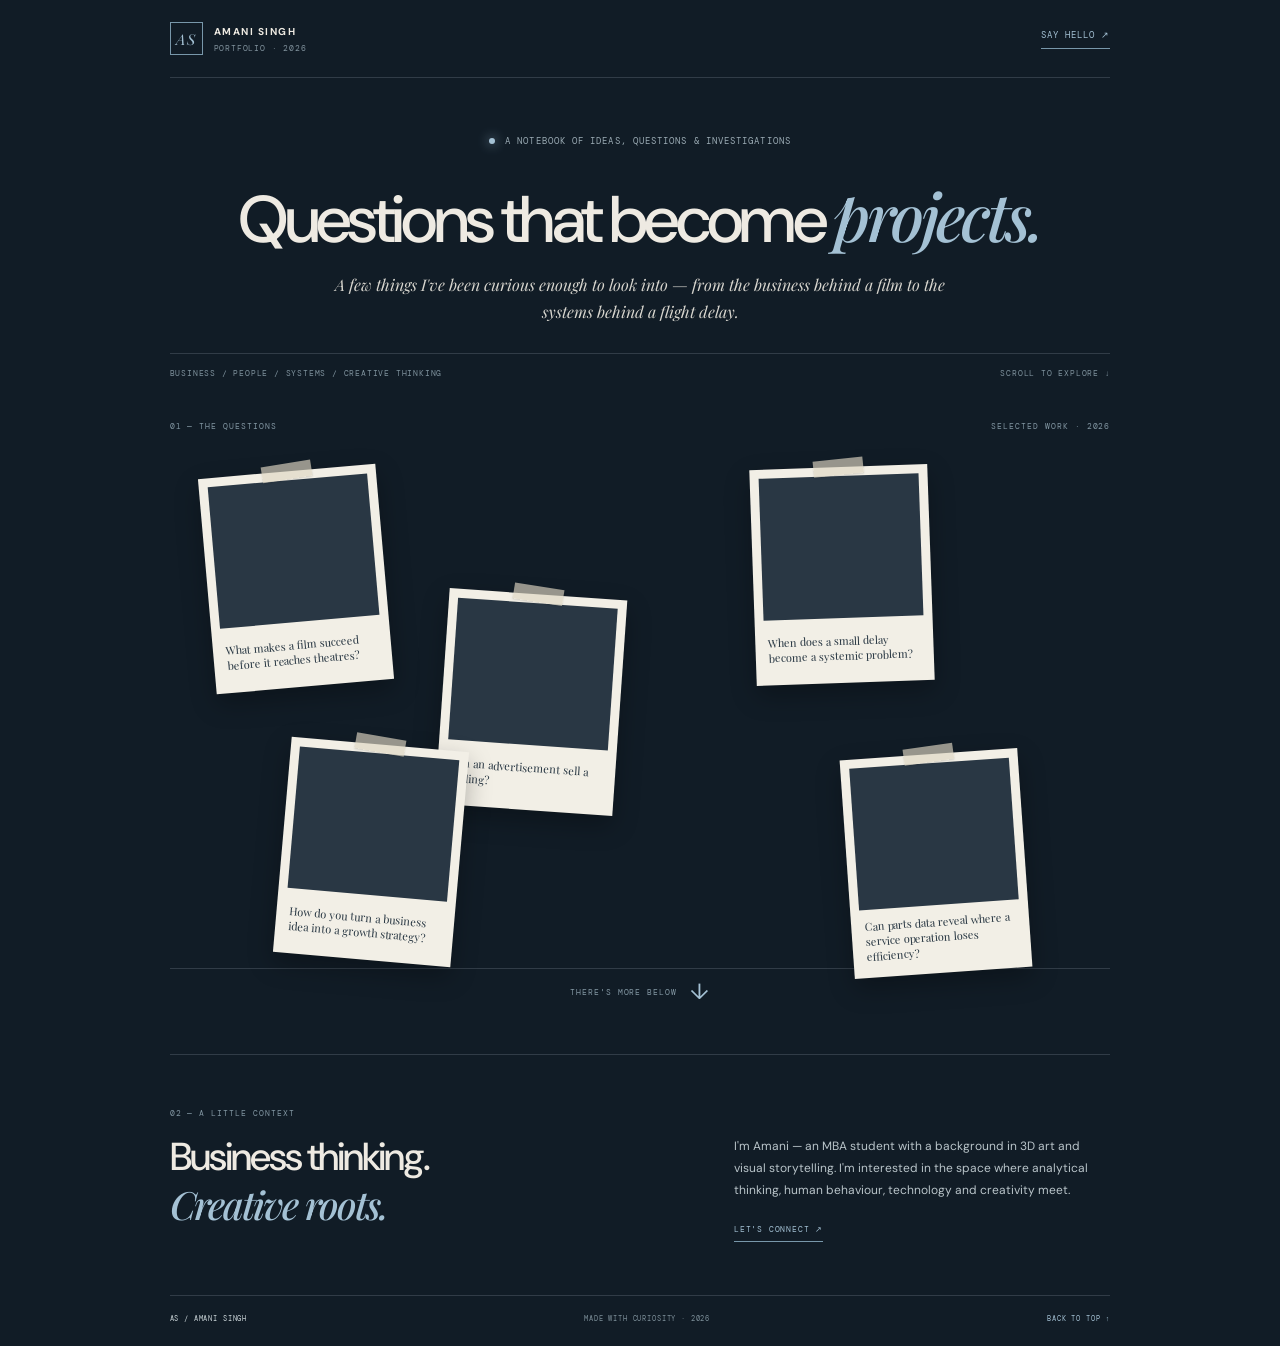
==== index.html @ 7b9b71a4 "Implement photo-led scattered Polaroid landing page" ====
<!doctype html>
<html lang="en"><head>
<meta charset="utf-8"><meta name="viewport" content="width=device-width,initial-scale=1">
<meta name="theme-color" content="#111c26">
<meta name="description" content="Amani Singh — questions that become projects.">
<title>Amani Singh — Questions that become projects</title>
<link rel="stylesheet" href="styles.css?v=4">
</head><body>
<main class="page" id="top">
<header class="topbar"><a class="signature" href="#top"><span class="monogram">AS</span><span>AMANI SINGH<small>PORTFOLIO · 2026</small></span></a><a class="contact" href="mailto:amanisingh.me@gmail.com">SAY HELLO ↗</a></header>
<section class="intro">
<p class="eyebrow"><span></span> A NOTEBOOK OF IDEAS, QUESTIONS &amp; INVESTIGATIONS</p>
<h1>Questions that become <em>projects.</em></h1>
<p class="intro-note">A few things I've been curious enough to look into — from the business behind a film to the systems behind a flight delay.</p>
<div class="intro-rule"><span>BUSINESS / PEOPLE / SYSTEMS / CREATIVE THINKING</span><span>SCROLL TO EXPLORE ↓</span></div>
</section>
<section class="collage" aria-label="Questions that became projects">
<div class="collage-label"><span>01 — THE QUESTIONS</span><span>SELECTED WORK · 2026</span></div>
<div class="polaroid-field">
<details class="polaroid p-film"><summary><span class="photo photo-film"><i class="film-frame"></i><b>THE<br>BUSINESS<br>OF CINEMA</b><small>01 / DMPA</small></span><span class="caption">What makes a film succeed before it reaches theatres?</span></summary><div class="reveal"><b>DATA &amp; PREDICTIVE ANALYSIS</b><p>Pre-release signals, film performance and a nominal logistic regression model.</p><small>WITH PANKHURI AGGARWAL</small></div></details>
<details class="polaroid p-bottle"><summary><span class="photo photo-bottle"><i class="sun"></i><i class="bottle-shape"></i><b>BEYOND<br>THE BOTTLE</b><small>02 / CNN-B</small></span><span class="caption">Can an advertisement sell a feeling?</span></summary><div class="reveal"><b>CONSUMER NEUROSCIENCE</b><p>A study of metaphor-led versus literal advertising, using survey responses and eye-tracking observations.</p><small>INDIVIDUAL PROJECT</small></div></details>
<details class="polaroid p-flight"><summary><span class="photo photo-flight"><i class="flight-orbit"></i><b>DELAY<br>PROPAGATION</b><small>03 / ASD</small></span><span class="caption">When does a small delay become a systemic problem?</span></summary><div class="reveal"><b>SYSTEMS THINKING &amp; OPERATIONS</b><p>A system dynamics model exploring delay propagation and recovery capacity.</p><small>INDIVIDUAL PROJECT</small></div></details>
<details class="polaroid p-closet"><summary><span class="photo photo-closet"><i class="dress-shape"></i><b>THE<br>OCCASION<br>EDIT</b><small>04 / STRATEGY</small></span><span class="caption">How do you turn a business idea into a growth strategy?</span></summary><div class="reveal"><b>MARKETING &amp; GROWTH STRATEGY</b><p>A digital marketing plan shaped around customer segments, seasonality, channels and measurable growth.</p><small>WITH PANKHURI AGGARWAL</small></div></details>
<details class="polaroid p-pulse"><summary><span class="photo photo-pulse"><i class="pulse-rings"></i><b>PARTS<br>PULSE</b><small>05 / INDEPENDENT</small></span><span class="caption">Can parts data reveal where a service operation loses efficiency?</span></summary><div class="reveal"><b>INDEPENDENT INVESTIGATION</b><p>An automotive service operations intelligence project currently in development.</p><small>IN DEVELOPMENT</small></div></details>
</div>
<div class="scroll-cue"><span>THERE'S MORE BELOW</span><span class="down-arrow">↓</span></div>
</section>
<section class="about"><p class="section-label">02 — A LITTLE CONTEXT</p><div class="about-inner"><h2>Business thinking.<br><em>Creative roots.</em></h2><div><p>I'm Amani — an MBA student with a background in 3D art and visual storytelling. I'm interested in the space where analytical thinking, human behaviour, technology and creativity meet.</p><a href="mailto:amanisingh.me@gmail.com">LET'S CONNECT ↗</a></div></div></section>
<footer><span>AS / AMANI SINGH</span><span>MADE WITH CURIOSITY · 2026</span><a href="#top">BACK TO TOP ↑</a></footer>
</main></body></html>
---- styles.css ----
@import url('https://fonts.googleapis.com/css2?family=DM+Mono:wght@400;500&family=DM+Sans:wght@400;500;600;700&family=Playfair+Display:ital,wght@0,500;0,600;1,500;1,600&display=swap');
:root{--bg:#111c26;--panel:#172735;--ink:#eeeae2;--muted:#9aa9b1;--blue:#a4c1d4;--line:rgba(207,221,227,.17);--mono:'DM Mono',monospace;--sans:'DM Sans',sans-serif;--serif:'Playfair Display',Georgia,serif}
*{box-sizing:border-box}html{scroll-behavior:smooth}body{margin:0;background:var(--bg);color:var(--ink);font-family:var(--sans);-webkit-font-smoothing:antialiased}.page{width:min(1120px,100%);margin:0 auto;padding:0 7%}
a{color:inherit;text-decoration:none}.topbar{height:78px;display:flex;align-items:center;justify-content:space-between;border-bottom:1px solid var(--line)}.signature{display:flex;align-items:center;gap:11px;font-size:10px;letter-spacing:.15em;font-weight:700}.signature small{display:block;color:#81929d;font:8px var(--mono);margin-top:5px;letter-spacing:.1em}.monogram{width:33px;height:33px;border:1px solid #7897aa;color:var(--blue);display:grid;place-items:center;font:italic 15px var(--serif)}.contact{font:9px var(--mono);letter-spacing:.12em;color:var(--blue);border-bottom:1px solid #7897aa;padding-bottom:7px}
.intro{padding:65px 0 15px}.eyebrow,.collage-label,.section-label,.scroll-cue,footer{font:9px var(--mono);letter-spacing:.12em}.eyebrow{color:#9babb4;display:flex;align-items:center;gap:10px}.eyebrow span{width:6px;height:6px;background:var(--blue);border-radius:50%;box-shadow:0 0 12px #9bbbd0}.intro h1{font-size:clamp(58px,7.8vw,88px);line-height:.98;letter-spacing:-.065em;font-weight:500;margin:28px 0 17px}.intro h1 em{font:italic 500 1em var(--serif);color:var(--blue)}.intro-note{font-size:13px;line-height:1.8;color:#b7c2c8;max-width:480px}.intro-rule{border-top:1px solid var(--line);padding-top:14px;margin-top:35px;display:flex;justify-content:space-between;color:#7f929d;font:8px var(--mono);letter-spacing:.1em}
.collage{padding:35px 0 48px}.collage-label{display:flex;justify-content:space-between;color:#8296a2;font-size:8px}.polaroid-field{height:510px;position:relative;margin-top:18px;border-bottom:1px solid var(--line)}
.polaroid{position:absolute;width:154px;background:#f1efe8;padding:9px 9px 0;color:#1b2a35;box-shadow:0 9px 22px rgba(0,0,0,.25);transition:transform .3s,box-shadow .3s;cursor:pointer}
.polaroid summary{list-style:none;display:block;cursor:pointer}.polaroid summary::-webkit-details-marker{display:none}.polaroid:hover{z-index:5;transform:rotate(0deg) translateY(-7px)!important;box-shadow:0 17px 30px rgba(0,0,0,.32)}.polaroid[open]{z-index:8;transform:rotate(0deg)!important}
.p-film{left:7%;top:35px;transform:rotate(-5deg)}.p-bottle{left:30%;top:85px;transform:rotate(4deg)}.p-flight{left:53%;top:28px;transform:rotate(-2deg)}.p-closet{left:75%;top:110px;transform:rotate(5deg)}.p-pulse{left:42%;top:290px;transform:rotate(-4deg)}
.photo{height:130px;display:block;position:relative;overflow:hidden;padding:12px;color:#f2eee5}.photo b{position:absolute;left:12px;top:37px;font:500 24px/.88 var(--serif);letter-spacing:-.045em;z-index:2}.photo small{position:absolute;bottom:9px;left:12px;font:7px var(--mono);letter-spacing:.1em;z-index:2;color:inherit}
.caption{min-height:58px;display:flex;align-items:center;padding:9px 3px 11px;font:10px/1.35 var(--serif);color:#283640}
.photo-film{background:linear-gradient(135deg,#314d5d,#142535)}.photo-film:before{content:"";position:absolute;width:110px;height:110px;border:1px solid #bca77f;border-radius:50%;right:-15px;top:10px;box-shadow:0 0 0 12px rgba(188,167,127,.08)}.film-frame{position:absolute;right:15px;top:34px;width:66px;height:66px;border:1px solid #c9b58c;border-radius:50%}.film-frame:after{content:"";position:absolute;inset:20px;border:1px solid #c9b58c;border-radius:50%}
.photo-bottle{background:#d6c5a8;color:#203746}.photo-bottle b{left:auto;right:10px;text-align:right;font-size:21px}.sun{position:absolute;width:96px;height:96px;border-radius:50%;background:#eee1c7;left:15px;top:16px}.bottle-shape{position:absolute;width:36px;height:84px;left:44px;bottom:9px;border-radius:7px 7px 4px 4px;background:linear-gradient(90deg,#456b73,#193d4b);z-index:1}.bottle-shape:before{content:"";position:absolute;width:15px;height:11px;left:10px;top:-10px;background:#193d4b;border-radius:3px 3px 0 0}
.photo-flight{background:#d9e1df;color:#203746}.photo-flight b{font:600 22px/.9 var(--sans);letter-spacing:-.06em}.flight-orbit{position:absolute;right:8px;top:16px;width:100px;height:100px;border:1px dashed #7794a0;border-radius:50%}.flight-orbit:after{content:"";position:absolute;width:9px;height:9px;border-radius:50%;background:#b76f58;right:8px;top:17px}
.photo-closet{background:#c8b6a9;color:#273843}.photo-closet b{font-size:21px;top:29px}.dress-shape{position:absolute;right:18px;bottom:8px;width:49px;height:100px;background:#405d66;clip-path:polygon(35% 0,65% 0,72% 18%,100% 35%,79% 100%,21% 100%,0 35%,28% 18%);transform:rotate(5deg)}
.photo-pulse{background:#1d3444}.photo-pulse b{font-size:26px}.pulse-rings{position:absolute;width:112px;height:112px;border:1px solid #89a9bc;border-radius:50%;right:-8px;top:8px;box-shadow:0 0 0 12px rgba(137,169,188,.08),0 0 0 25px rgba(137,169,188,.04)}
.reveal{padding:10px 2px 13px;border-top:1px solid #d1d0c8;font-size:10px;line-height:1.5;color:#53616a}.reveal b{font:7px var(--mono);letter-spacing:.08em;color:#46677c}.reveal p{margin:6px 0}.reveal small{font:6px var(--mono);letter-spacing:.08em;color:#74838a}
.scroll-cue{display:flex;justify-content:center;align-items:center;gap:13px;color:#8498a4;font-size:8px}.down-arrow{font:22px var(--sans);color:var(--blue)}
.about{padding:45px 0 58px;border-top:1px solid var(--line)}.section-label{color:#8296a2;font-size:8px}.about-inner{display:grid;grid-template-columns:1fr .8fr;gap:10%;align-items:start;margin-top:18px}.about h2{font:500 39px/1.08 var(--sans);letter-spacing:-.05em;margin:0}.about h2 em{font:italic 500 1em var(--serif);color:var(--blue)}.about-inner p{font-size:12px;line-height:1.8;color:#b9c4c9;margin:0 0 15px}.about-inner a{font:8px var(--mono);letter-spacing:.1em;color:var(--blue);border-bottom:1px solid #7897aa;padding-bottom:7px}
footer{border-top:1px solid var(--line);padding:18px 0 23px;display:flex;justify-content:space-between;color:#7e909a;font-size:7px}footer span:first-child{color:#cbd5d8}footer a{color:var(--blue)}
@media(max-width:700px){.page{padding:0 6%}.intro{padding-top:54px}.intro h1{font-size:clamp(54px,12vw,76px)}.polaroid-field{height:600px}.polaroid{width:132px;padding:7px 7px 0}.photo{height:112px}.photo b{font-size:20px}.caption{font-size:9px;min-height:55px}.p-film{left:2%;top:28px}.p-bottle{left:53%;top:55px}.p-flight{left:9%;top:250px}.p-closet{left:58%;top:300px}.p-pulse{left:34%;top:455px}.about-inner{grid-template-columns:1fr;gap:20px}.intro-rule{font-size:6px;letter-spacing:.06em}.collage-label{font-size:7px}footer{font-size:6px}}
@media(max-width:390px){.polaroid{width:120px}.photo{height:100px}.photo b{font-size:18px}.caption{font-size:8px}.polaroid-field{height:570px}.p-flight{top:230px}.p-closet{top:285px}.p-pulse{top:440px}.intro-rule span:last-child{display:none}}
@media(prefers-reduced-motion:reduce){html{scroll-behavior:auto}*{transition:none!important}}

/* Final landing-page art direction: photo-led Polaroid moodboard */
.intro{text-align:center;padding-top:48px;padding-bottom:8px}
.intro .eyebrow{justify-content:center}
.intro h1{font-size:clamp(38px,5.4vw,66px);line-height:1.08;letter-spacing:-.055em;margin:24px 0 12px;white-space:nowrap}
.intro-note{margin:0 auto;max-width:620px;font:italic 16px/1.7 var(--serif);color:#d7d5ce}
.intro-rule{margin-top:28px}
.polaroid-field{height:530px;margin-top:8px}
.photo{background-image:url('assets/project-strip.jpg');background-repeat:no-repeat;background-size:500% 100%;background-color:#293744}
.photo-film{background-position:0% 50%}
.photo-bottle{background-position:25% 50%}
.photo-flight{background-position:50% 50%}
.photo-closet{background-position:75% 50%}
.photo-pulse{background-position:100% 50%}
.photo:before,.photo:after,.photo .film-frame,.photo .sun,.photo .bottle-shape,.photo .flight-orbit,.photo .dress-shape,.photo .pulse-rings{display:none!important}
.photo b,.photo small{display:none}
.photo{padding:0}
.p-film{left:4%;top:32px}
.p-bottle{left:29%;top:155px}
.p-flight{left:62%;top:28px}
.p-closet{left:12%;top:305px}
.p-pulse{left:72%;top:315px}
.polaroid{width:178px;padding:9px 9px 0;background:#f2efe6;box-shadow:0 10px 26px rgba(0,0,0,.28)}
.photo{height:142px}
.caption{min-height:65px;padding:10px 4px 13px;font:11px/1.35 var(--serif);color:#263541}
.polaroid:before{content:"";position:absolute;z-index:2;top:-8px;left:calc(50% - 25px);width:50px;height:16px;background:rgba(223,216,196,.65);transform:rotate(-4deg);box-shadow:0 1px 2px rgba(0,0,0,.12)}
.p-bottle:before,.p-closet:before{transform:rotate(5deg)}
.scroll-cue{margin-top:8px}
@media(max-width:700px){
 .intro h1{white-space:normal;font-size:clamp(37px,8.5vw,54px)}
 .intro-note{font-size:14px}
 .polaroid-field{height:590px}
 .polaroid{width:145px}
 .photo{height:112px}
 .caption{font-size:10px;min-height:60px}
 .p-film{left:1%;top:25px}.p-bottle{left:53%;top:80px}.p-flight{left:6%;top:250px}.p-closet{left:53%;top:300px}.p-pulse{left:30%;top:460px}
}
@media(max-width:390px){.polaroid{width:128px}.photo{height:98px}.caption{font-size:9px}.polaroid-field{height:565px}.p-flight{top:230px}.p-closet{top:280px}.p-pulse{top:435px}}
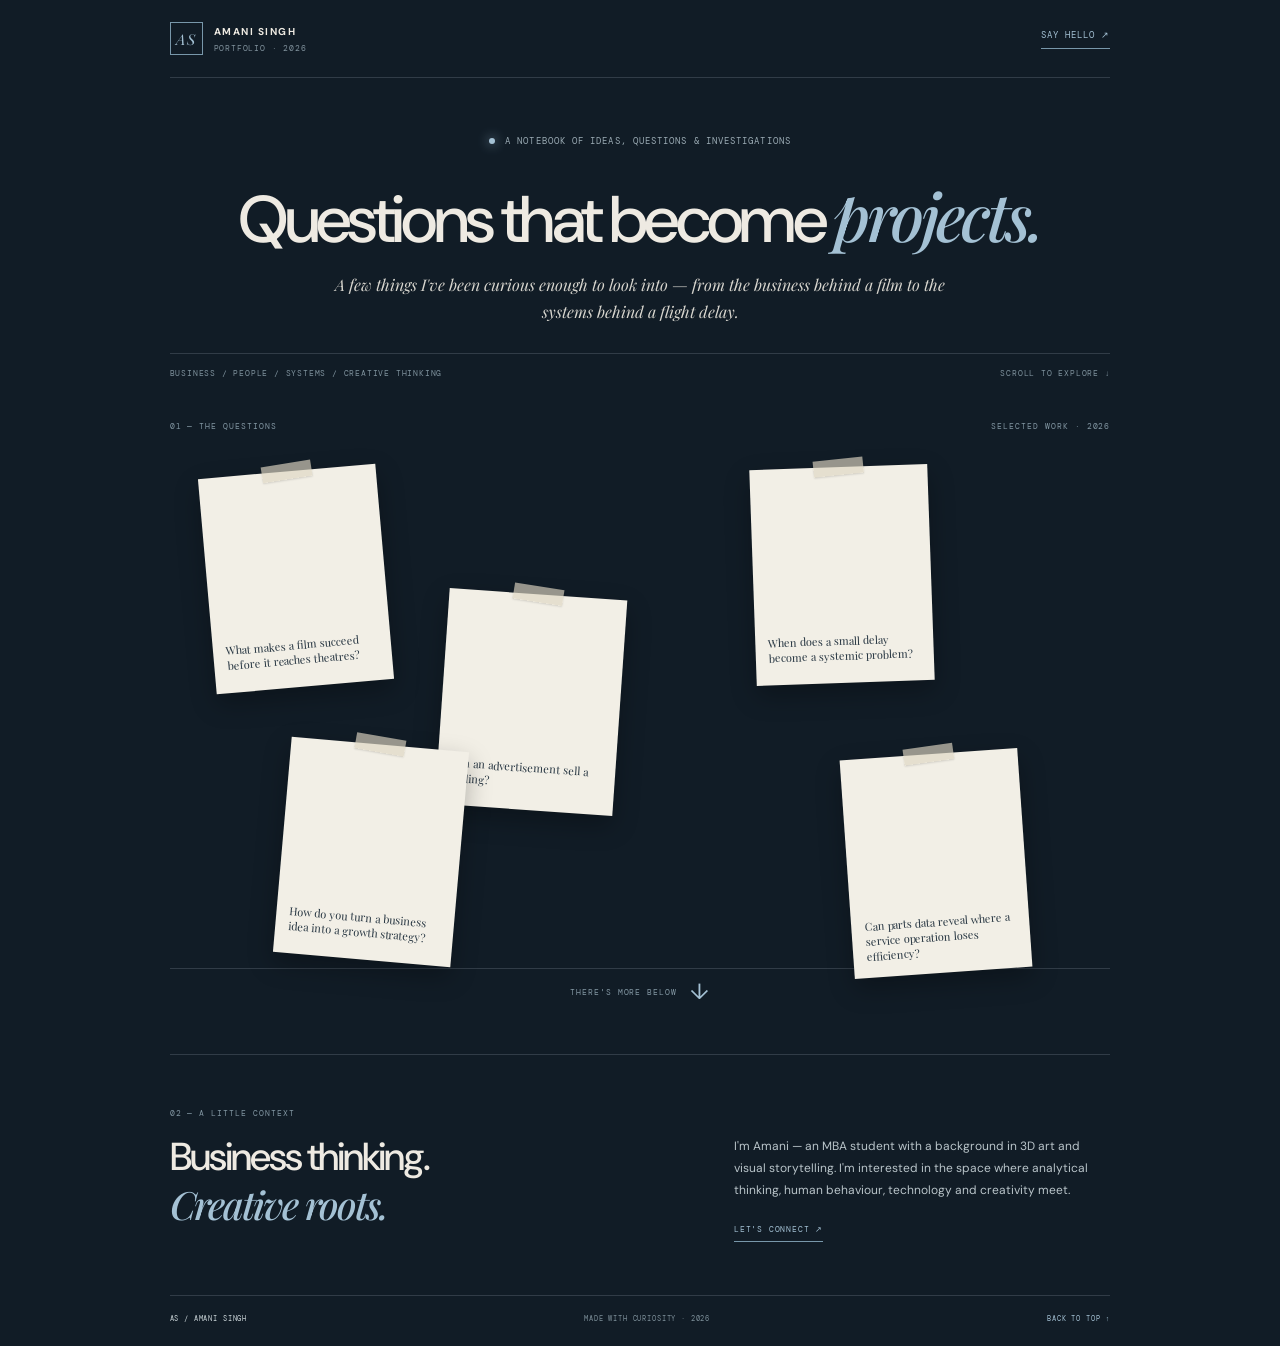
==== commit dd6defd1: "Refresh portfolio stylesheet cache" ====
--- a/index.html
+++ b/index.html
@@ -4,7 +4,7 @@
 <meta name="theme-color" content="#111c26">
 <meta name="description" content="Amani Singh — questions that become projects.">
 <title>Amani Singh — Questions that become projects</title>
-<link rel="stylesheet" href="styles.css?v=4">
+<link rel="stylesheet" href="styles.css?v=5">
 </head><body>
 <main class="page" id="top">
 <header class="topbar"><a class="signature" href="#top"><span class="monogram">AS</span><span>AMANI SINGH<small>PORTFOLIO · 2026</small></span></a><a class="contact" href="mailto:amanisingh.me@gmail.com">SAY HELLO ↗</a></header>
--- a/styles.css
+++ b/styles.css
@@ -59,3 +59,11 @@
  .p-film{left:1%;top:25px}.p-bottle{left:53%;top:80px}.p-flight{left:6%;top:250px}.p-closet{left:53%;top:300px}.p-pulse{left:30%;top:460px}
 }
 @media(max-width:390px){.polaroid{width:128px}.photo{height:98px}.caption{font-size:9px}.polaroid-field{height:565px}.p-flight{top:230px}.p-closet{top:280px}.p-pulse{top:435px}}
+
+/* Ensure the shared project image strip wins over the original art-direction gradients. */
+.photo{background-image:url('/assets/project-strip.jpg')!important;background-repeat:no-repeat!important;background-size:500% 100%!important;background-color:transparent!important}
+.photo-film{background-position:0% 50%!important}
+.photo-bottle{background-position:25% 50%!important}
+.photo-flight{background-position:50% 50%!important}
+.photo-closet{background-position:75% 50%!important}
+.photo-pulse{background-position:100% 50%!important}
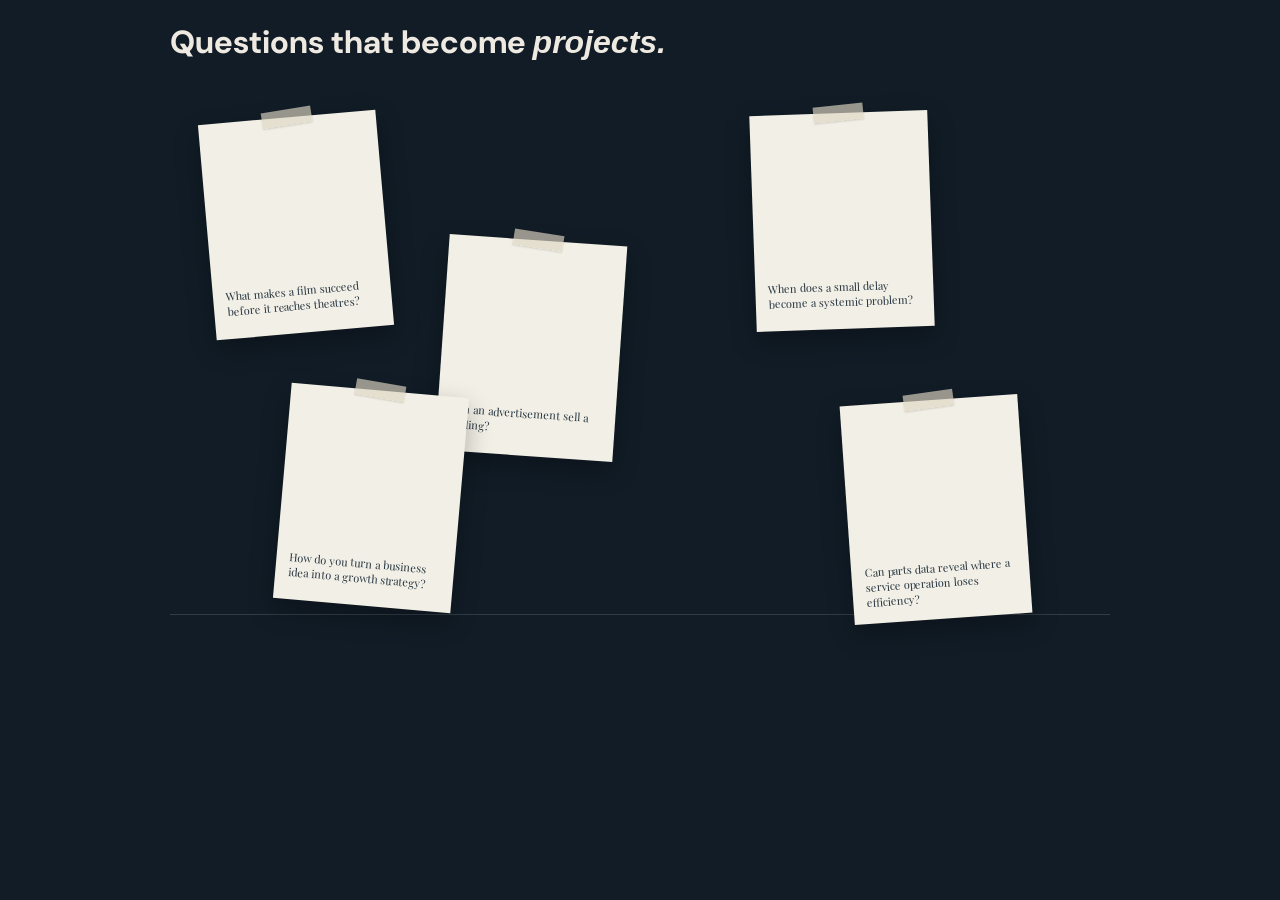
==== commit 48819ccc: "Simplify homepage to heading and Polaroid questions only" ====
--- a/index.html
+++ b/index.html
@@ -1,30 +1,22 @@
 <!doctype html>
-<html lang="en"><head>
-<meta charset="utf-8"><meta name="viewport" content="width=device-width,initial-scale=1">
+<html lang="en">
+<head>
+<meta charset="utf-8">
+<meta name="viewport" content="width=device-width,initial-scale=1">
 <meta name="theme-color" content="#111c26">
-<meta name="description" content="Amani Singh — questions that become projects.">
-<title>Amani Singh — Questions that become projects</title>
-<link rel="stylesheet" href="styles.css?v=5">
-</head><body>
-<main class="page" id="top">
-<header class="topbar"><a class="signature" href="#top"><span class="monogram">AS</span><span>AMANI SINGH<small>PORTFOLIO · 2026</small></span></a><a class="contact" href="mailto:amanisingh.me@gmail.com">SAY HELLO ↗</a></header>
-<section class="intro">
-<p class="eyebrow"><span></span> A NOTEBOOK OF IDEAS, QUESTIONS &amp; INVESTIGATIONS</p>
+<title>Questions that become projects — Amani Singh</title>
+<link rel="stylesheet" href="styles.css?v=6">
+</head>
+<body>
+<main class="page">
 <h1>Questions that become <em>projects.</em></h1>
-<p class="intro-note">A few things I've been curious enough to look into — from the business behind a film to the systems behind a flight delay.</p>
-<div class="intro-rule"><span>BUSINESS / PEOPLE / SYSTEMS / CREATIVE THINKING</span><span>SCROLL TO EXPLORE ↓</span></div>
+<section class="polaroid-field" aria-label="Project questions">
+<details class="polaroid p-film"><summary><span class="photo photo-film"></span><span class="caption">What makes a film succeed before it reaches theatres?</span></summary><div class="reveal"><b>DATA &amp; PREDICTIVE ANALYSIS</b><p>Pre-release signals, film performance and a nominal logistic regression model.</p><small>WITH PANKHURI AGGARWAL</small></div></details>
+<details class="polaroid p-bottle"><summary><span class="photo photo-bottle"></span><span class="caption">Can an advertisement sell a feeling?</span></summary><div class="reveal"><b>CONSUMER NEUROSCIENCE</b><p>A study of metaphor-led versus literal advertising, using survey responses and eye-tracking observations.</p><small>INDIVIDUAL PROJECT</small></div></details>
+<details class="polaroid p-flight"><summary><span class="photo photo-flight"></span><span class="caption">When does a small delay become a systemic problem?</span></summary><div class="reveal"><b>SYSTEMS THINKING &amp; OPERATIONS</b><p>A system dynamics model exploring delay propagation and recovery capacity.</p><small>INDIVIDUAL PROJECT</small></div></details>
+<details class="polaroid p-closet"><summary><span class="photo photo-closet"></span><span class="caption">How do you turn a business idea into a growth strategy?</span></summary><div class="reveal"><b>MARKETING &amp; GROWTH STRATEGY</b><p>A digital marketing plan shaped around customer segments, seasonality, channels and measurable growth.</p><small>WITH PANKHURI AGGARWAL</small></div></details>
+<details class="polaroid p-pulse"><summary><span class="photo photo-pulse"></span><span class="caption">Can parts data reveal where a service operation loses efficiency?</span></summary><div class="reveal"><b>INDEPENDENT INVESTIGATION</b><p>An automotive service operations intelligence project currently in development.</p><small>IN DEVELOPMENT</small></div></details>
 </section>
-<section class="collage" aria-label="Questions that became projects">
-<div class="collage-label"><span>01 — THE QUESTIONS</span><span>SELECTED WORK · 2026</span></div>
-<div class="polaroid-field">
-<details class="polaroid p-film"><summary><span class="photo photo-film"><i class="film-frame"></i><b>THE<br>BUSINESS<br>OF CINEMA</b><small>01 / DMPA</small></span><span class="caption">What makes a film succeed before it reaches theatres?</span></summary><div class="reveal"><b>DATA &amp; PREDICTIVE ANALYSIS</b><p>Pre-release signals, film performance and a nominal logistic regression model.</p><small>WITH PANKHURI AGGARWAL</small></div></details>
-<details class="polaroid p-bottle"><summary><span class="photo photo-bottle"><i class="sun"></i><i class="bottle-shape"></i><b>BEYOND<br>THE BOTTLE</b><small>02 / CNN-B</small></span><span class="caption">Can an advertisement sell a feeling?</span></summary><div class="reveal"><b>CONSUMER NEUROSCIENCE</b><p>A study of metaphor-led versus literal advertising, using survey responses and eye-tracking observations.</p><small>INDIVIDUAL PROJECT</small></div></details>
-<details class="polaroid p-flight"><summary><span class="photo photo-flight"><i class="flight-orbit"></i><b>DELAY<br>PROPAGATION</b><small>03 / ASD</small></span><span class="caption">When does a small delay become a systemic problem?</span></summary><div class="reveal"><b>SYSTEMS THINKING &amp; OPERATIONS</b><p>A system dynamics model exploring delay propagation and recovery capacity.</p><small>INDIVIDUAL PROJECT</small></div></details>
-<details class="polaroid p-closet"><summary><span class="photo photo-closet"><i class="dress-shape"></i><b>THE<br>OCCASION<br>EDIT</b><small>04 / STRATEGY</small></span><span class="caption">How do you turn a business idea into a growth strategy?</span></summary><div class="reveal"><b>MARKETING &amp; GROWTH STRATEGY</b><p>A digital marketing plan shaped around customer segments, seasonality, channels and measurable growth.</p><small>WITH PANKHURI AGGARWAL</small></div></details>
-<details class="polaroid p-pulse"><summary><span class="photo photo-pulse"><i class="pulse-rings"></i><b>PARTS<br>PULSE</b><small>05 / INDEPENDENT</small></span><span class="caption">Can parts data reveal where a service operation loses efficiency?</span></summary><div class="reveal"><b>INDEPENDENT INVESTIGATION</b><p>An automotive service operations intelligence project currently in development.</p><small>IN DEVELOPMENT</small></div></details>
-</div>
-<div class="scroll-cue"><span>THERE'S MORE BELOW</span><span class="down-arrow">↓</span></div>
-</section>
-<section class="about"><p class="section-label">02 — A LITTLE CONTEXT</p><div class="about-inner"><h2>Business thinking.<br><em>Creative roots.</em></h2><div><p>I'm Amani — an MBA student with a background in 3D art and visual storytelling. I'm interested in the space where analytical thinking, human behaviour, technology and creativity meet.</p><a href="mailto:amanisingh.me@gmail.com">LET'S CONNECT ↗</a></div></div></section>
-<footer><span>AS / AMANI SINGH</span><span>MADE WITH CURIOSITY · 2026</span><a href="#top">BACK TO TOP ↑</a></footer>
-</main></body></html>+</main>
+</body>
+</html>
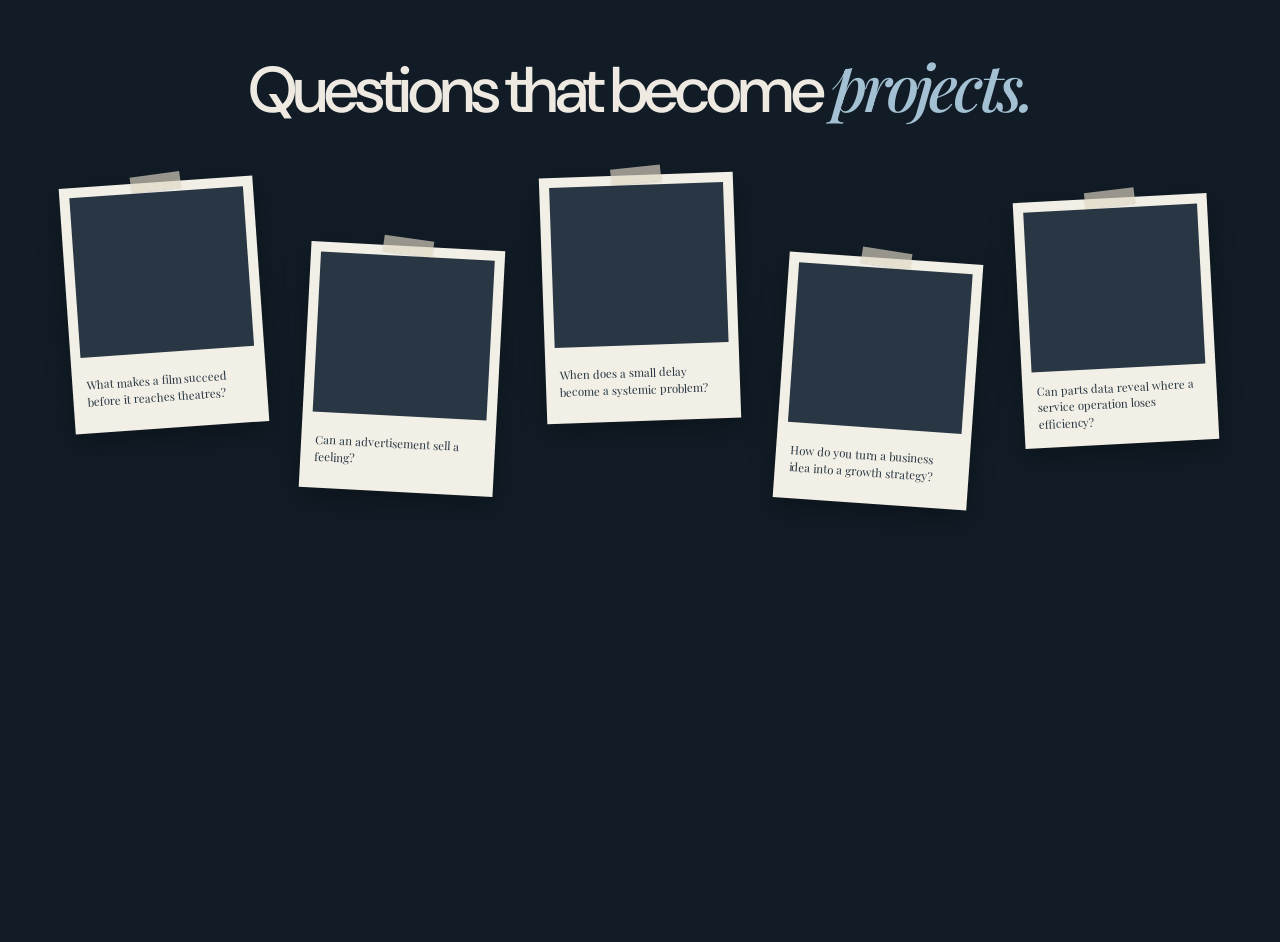
==== commit 0e7c016a: "Refresh homepage layout styles" ====
--- a/index.html
+++ b/index.html
@@ -5,7 +5,7 @@
 <meta name="viewport" content="width=device-width,initial-scale=1">
 <meta name="theme-color" content="#111c26">
 <title>Questions that become projects — Amani Singh</title>
-<link rel="stylesheet" href="styles.css?v=6">
+<link rel="stylesheet" href="styles.css?v=7">
 </head>
 <body>
 <main class="page">
--- a/styles.css
+++ b/styles.css
@@ -67,3 +67,123 @@
 .photo-flight{background-position:50% 50%!important}
 .photo-closet{background-position:75% 50%!important}
 .photo-pulse{background-position:100% 50%!important}
+
+/* Minimal homepage: only the heading and scattered Polaroids */
+.topbar,.intro,.collage-label,.scroll-cue,.about,footer{display:none!important}
+.page{width:min(1120px,100%);padding:0 7%;margin:0 auto}
+body{min-height:100vh}
+.page>h1{text-align:center;font-size:clamp(42px,6vw,76px);line-height:1.08;letter-spacing:-.055em;font-weight:500;margin:58px 0 8px}
+.page>h1 em{font:italic 500 1em var(--serif);color:var(--blue)}
+.polaroid-field{height:620px;position:relative;margin-top:0;border:0}
+.photo{background-image:url('/assets/project-strip.jpg')!important;background-repeat:no-repeat!important;background-size:500% 100%!important;background-color:#293744!important;height:150px!important;padding:0!important}
+.photo-film{background-position:0% 50%!important}
+.photo-bottle{background-position:25% 50%!important}
+.photo-flight{background-position:50% 50%!important}
+.photo-closet{background-position:75% 50%!important}
+.photo-pulse{background-position:100% 50%!important}
+.photo:before,.photo:after,.photo .film-frame,.photo .sun,.photo .bottle-shape,.photo .flight-orbit,.photo .dress-shape,.photo .pulse-rings{display:none!important}
+.photo b,.photo small{display:none!important}
+.p-film{left:5%;top:25px}
+.p-bottle{left:29%;top:150px}
+.p-flight{left:63%;top:20px}
+.p-closet{left:13%;top:340px}
+.p-pulse{left:73%;top:330px}
+.polaroid{width:190px;padding:10px 10px 0;background:#f2efe6;box-shadow:0 10px 26px rgba(0,0,0,.28)}
+.caption{min-height:70px;padding:11px 4px 14px;font:12px/1.38 var(--serif);color:#263541}
+.polaroid:before{content:"";position:absolute;z-index:2;top:-8px;left:calc(50% - 25px);width:50px;height:16px;background:rgba(223,216,196,.65);transform:rotate(-4deg);box-shadow:0 1px 2px rgba(0,0,0,.12)}
+.p-bottle:before,.p-closet:before{transform:rotate(5deg)}
+@media(max-width:700px){
+ .page{padding:0 5%}
+ .page>h1{font-size:clamp(36px,8vw,56px);margin:42px 0 18px}
+ .polaroid-field{height:690px}
+ .polaroid{width:150px;padding:8px 8px 0}
+ .photo{height:115px!important}
+ .caption{font-size:10px;min-height:60px}
+ .p-film{left:1%;top:20px}.p-bottle{left:53%;top:95px}.p-flight{left:4%;top:275px}.p-closet{left:54%;top:355px}.p-pulse{left:29%;top:535px}
+}
+@media(max-width:390px){
+ .polaroid{width:132px}.photo{height:100px!important}.caption{font-size:9px}
+ .polaroid-field{height:650px}.p-flight{top:250px}.p-closet{top:330px}.p-pulse{top:505px}
+}
+/* Wide, balanced composition: one-line title and five separate cards */
+body{margin:0;min-height:100vh}
+.page{width:100%;max-width:1600px;margin:0 auto;padding:0 clamp(22px,4.5vw,76px)}
+.page>h1{width:100%;margin:42px auto 42px;text-align:center;white-space:nowrap;font-size:clamp(30px,5.05vw,76px);line-height:1.05;letter-spacing:-.06em;font-weight:500}
+.page>h1 em{white-space:nowrap}
+.polaroid-field{height:auto;min-height:0;margin:0 auto;padding:0 0 38px;display:grid;grid-template-columns:repeat(5,minmax(0,1fr));align-items:start;justify-items:center;column-gap:clamp(12px,2vw,30px);row-gap:24px;position:relative}
+.polaroid{position:relative;left:auto!important;top:auto!important;width:min(100%,194px);min-width:0;margin:0;padding:10px 10px 0;transform:rotate(var(--tilt,0deg));align-self:start}
+.polaroid:nth-child(1){--tilt:-4deg;margin-top:12px}
+.polaroid:nth-child(2){--tilt:3deg;margin-top:76px}
+.polaroid:nth-child(3){--tilt:-2deg;margin-top:5px}
+.polaroid:nth-child(4){--tilt:4deg;margin-top:88px}
+.polaroid:nth-child(5){--tilt:-3deg;margin-top:28px}
+.photo{height:clamp(105px,13vw,160px)!important;width:100%;display:block}
+.caption{min-height:76px;padding:12px 4px 15px;font-size:clamp(10px,.9vw,12px);line-height:1.4}
+.polaroid:hover{transform:rotate(0deg) translateY(-5px)!important}
+.polaroid[open]{transform:rotate(0deg)!important}
+.polaroid:before{pointer-events:none}
+@media(max-width:1050px){
+ .page{padding:0 28px}
+ .page>h1{font-size:clamp(30px,5.1vw,54px);margin:36px auto 34px}
+ .polaroid-field{grid-template-columns:repeat(3,minmax(0,1fr));column-gap:24px;row-gap:28px;max-width:760px}
+ .polaroid:nth-child(n){margin-top:0}
+ .polaroid:nth-child(2),.polaroid:nth-child(5){margin-top:42px}
+ .polaroid{width:min(100%,190px)}
+}
+@media(max-width:620px){
+ .page{padding:0 18px}
+ .page>h1{font-size:clamp(25px,5.6vw,36px);margin:32px auto 30px;letter-spacing:-.055em}
+ .polaroid-field{grid-template-columns:repeat(2,minmax(0,1fr));gap:24px 14px;padding-bottom:30px}
+ .polaroid{width:min(100%,175px)}
+ .polaroid:nth-child(n){margin-top:0}
+ .polaroid:nth-child(even){margin-top:34px}
+ .photo{height:clamp(100px,29vw,145px)!important}
+ .caption{min-height:68px;font-size:10px}
+}
+@media(max-width:360px){
+ .page>h1{font-size:23px}
+ .polaroid-field{column-gap:8px}
+ .polaroid{padding:7px 7px 0}
+ .caption{font-size:9px}
+}
+/* Wide, balanced composition: one-line title and five separate cards */
+body{margin:0;min-height:100vh}
+.page{width:100%;max-width:1600px;margin:0 auto;padding:0 clamp(22px,4.5vw,76px)}
+.page>h1{width:100%;margin:42px auto 42px;text-align:center;white-space:nowrap;font-size:clamp(30px,5.05vw,76px);line-height:1.05;letter-spacing:-.06em;font-weight:500}
+.page>h1 em{white-space:nowrap}
+.polaroid-field{height:auto;min-height:0;margin:0 auto;padding:0 0 38px;display:grid;grid-template-columns:repeat(5,minmax(0,1fr));align-items:start;justify-items:center;column-gap:clamp(12px,2vw,30px);row-gap:24px;position:relative}
+.polaroid{position:relative;left:auto!important;top:auto!important;width:min(100%,194px);min-width:0;margin:0;padding:10px 10px 0;transform:rotate(var(--tilt,0deg));align-self:start}
+.polaroid:nth-child(1){--tilt:-4deg;margin-top:12px}
+.polaroid:nth-child(2){--tilt:3deg;margin-top:76px}
+.polaroid:nth-child(3){--tilt:-2deg;margin-top:5px}
+.polaroid:nth-child(4){--tilt:4deg;margin-top:88px}
+.polaroid:nth-child(5){--tilt:-3deg;margin-top:28px}
+.photo{height:clamp(105px,13vw,160px)!important;width:100%;display:block}
+.caption{min-height:76px;padding:12px 4px 15px;font-size:clamp(10px,.9vw,12px);line-height:1.4}
+.polaroid:hover{transform:rotate(0deg) translateY(-5px)!important}
+.polaroid[open]{transform:rotate(0deg)!important}
+.polaroid:before{pointer-events:none}
+@media(max-width:1050px){
+ .page{padding:0 28px}
+ .page>h1{font-size:clamp(30px,5.1vw,54px);margin:36px auto 34px}
+ .polaroid-field{grid-template-columns:repeat(3,minmax(0,1fr));column-gap:24px;row-gap:28px;max-width:760px}
+ .polaroid:nth-child(n){margin-top:0}
+ .polaroid:nth-child(2),.polaroid:nth-child(5){margin-top:42px}
+ .polaroid{width:min(100%,190px)}
+}
+@media(max-width:620px){
+ .page{padding:0 18px}
+ .page>h1{font-size:clamp(25px,5.6vw,36px);margin:32px auto 30px;letter-spacing:-.055em}
+ .polaroid-field{grid-template-columns:repeat(2,minmax(0,1fr));gap:24px 14px;padding-bottom:30px}
+ .polaroid{width:min(100%,175px)}
+ .polaroid:nth-child(n){margin-top:0}
+ .polaroid:nth-child(even){margin-top:34px}
+ .photo{height:clamp(100px,29vw,145px)!important}
+ .caption{min-height:68px;font-size:10px}
+}
+@media(max-width:360px){
+ .page>h1{font-size:23px}
+ .polaroid-field{column-gap:8px}
+ .polaroid{padding:7px 7px 0}
+ .caption{font-size:9px}
+}
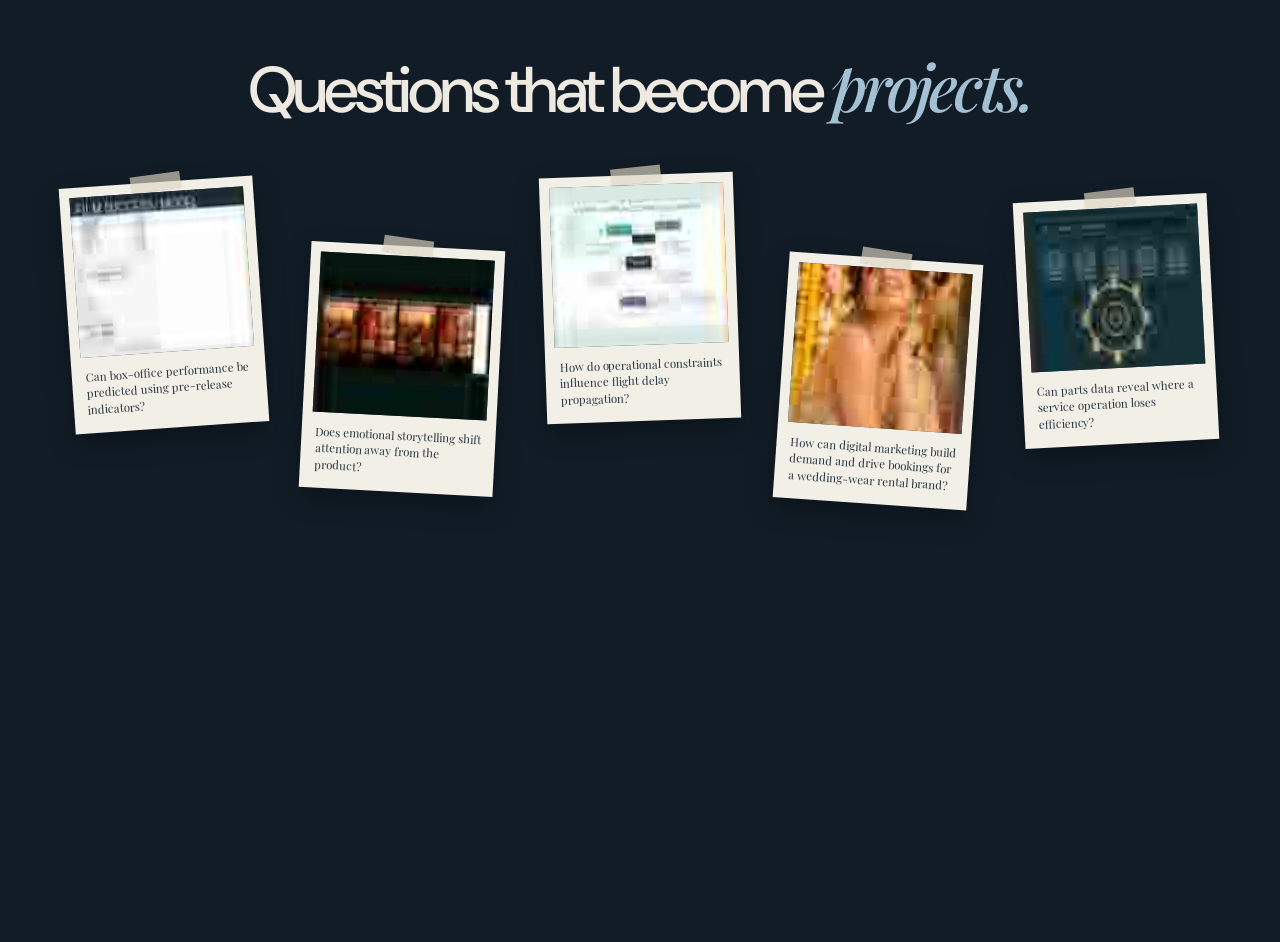
==== commit 95324c05: "Refine portfolio project questions" ====
--- a/index.html
+++ b/index.html
@@ -5,16 +5,16 @@
 <meta name="viewport" content="width=device-width,initial-scale=1">
 <meta name="theme-color" content="#111c26">
 <title>Questions that become projects — Amani Singh</title>
-<link rel="stylesheet" href="styles.css?v=7">
+<link rel="stylesheet" href="styles.css?v=8">
 </head>
 <body>
 <main class="page">
 <h1>Questions that become <em>projects.</em></h1>
 <section class="polaroid-field" aria-label="Project questions">
-<details class="polaroid p-film"><summary><span class="photo photo-film"></span><span class="caption">What makes a film succeed before it reaches theatres?</span></summary><div class="reveal"><b>DATA &amp; PREDICTIVE ANALYSIS</b><p>Pre-release signals, film performance and a nominal logistic regression model.</p><small>WITH PANKHURI AGGARWAL</small></div></details>
-<details class="polaroid p-bottle"><summary><span class="photo photo-bottle"></span><span class="caption">Can an advertisement sell a feeling?</span></summary><div class="reveal"><b>CONSUMER NEUROSCIENCE</b><p>A study of metaphor-led versus literal advertising, using survey responses and eye-tracking observations.</p><small>INDIVIDUAL PROJECT</small></div></details>
-<details class="polaroid p-flight"><summary><span class="photo photo-flight"></span><span class="caption">When does a small delay become a systemic problem?</span></summary><div class="reveal"><b>SYSTEMS THINKING &amp; OPERATIONS</b><p>A system dynamics model exploring delay propagation and recovery capacity.</p><small>INDIVIDUAL PROJECT</small></div></details>
-<details class="polaroid p-closet"><summary><span class="photo photo-closet"></span><span class="caption">How do you turn a business idea into a growth strategy?</span></summary><div class="reveal"><b>MARKETING &amp; GROWTH STRATEGY</b><p>A digital marketing plan shaped around customer segments, seasonality, channels and measurable growth.</p><small>WITH PANKHURI AGGARWAL</small></div></details>
+<details class="polaroid p-film"><summary><span class="photo photo-film"></span><span class="caption">Can box-office performance be predicted using pre-release indicators?</span></summary><div class="reveal"><b>DATA &amp; PREDICTIVE ANALYSIS</b><p>Pre-release signals, film performance and a nominal logistic regression model.</p><small>WITH PANKHURI AGGARWAL</small></div></details>
+<details class="polaroid p-bottle"><summary><span class="photo photo-bottle"></span><span class="caption">Does emotional storytelling shift attention away from the product?</span></summary><div class="reveal"><b>CONSUMER NEUROSCIENCE</b><p>A study of metaphor-led versus literal advertising, using survey responses and eye-tracking observations.</p><small>INDIVIDUAL PROJECT</small></div></details>
+<details class="polaroid p-flight"><summary><span class="photo photo-flight"></span><span class="caption">How do operational constraints influence flight delay propagation?</span></summary><div class="reveal"><b>SYSTEMS THINKING &amp; OPERATIONS</b><p>A system dynamics model exploring delay propagation and recovery capacity.</p><small>INDIVIDUAL PROJECT</small></div></details>
+<details class="polaroid p-closet"><summary><span class="photo photo-closet"></span><span class="caption">How can digital marketing build demand and drive bookings for a wedding-wear rental brand?</span></summary><div class="reveal"><b>DIGITAL MARKETING STRATEGY</b><p>A digital marketing plan shaped around customer segments, seasonality, channels and measurable growth.</p><small>WITH PANKHURI AGGARWAL</small></div></details>
 <details class="polaroid p-pulse"><summary><span class="photo photo-pulse"></span><span class="caption">Can parts data reveal where a service operation loses efficiency?</span></summary><div class="reveal"><b>INDEPENDENT INVESTIGATION</b><p>An automotive service operations intelligence project currently in development.</p><small>IN DEVELOPMENT</small></div></details>
 </section>
 </main>
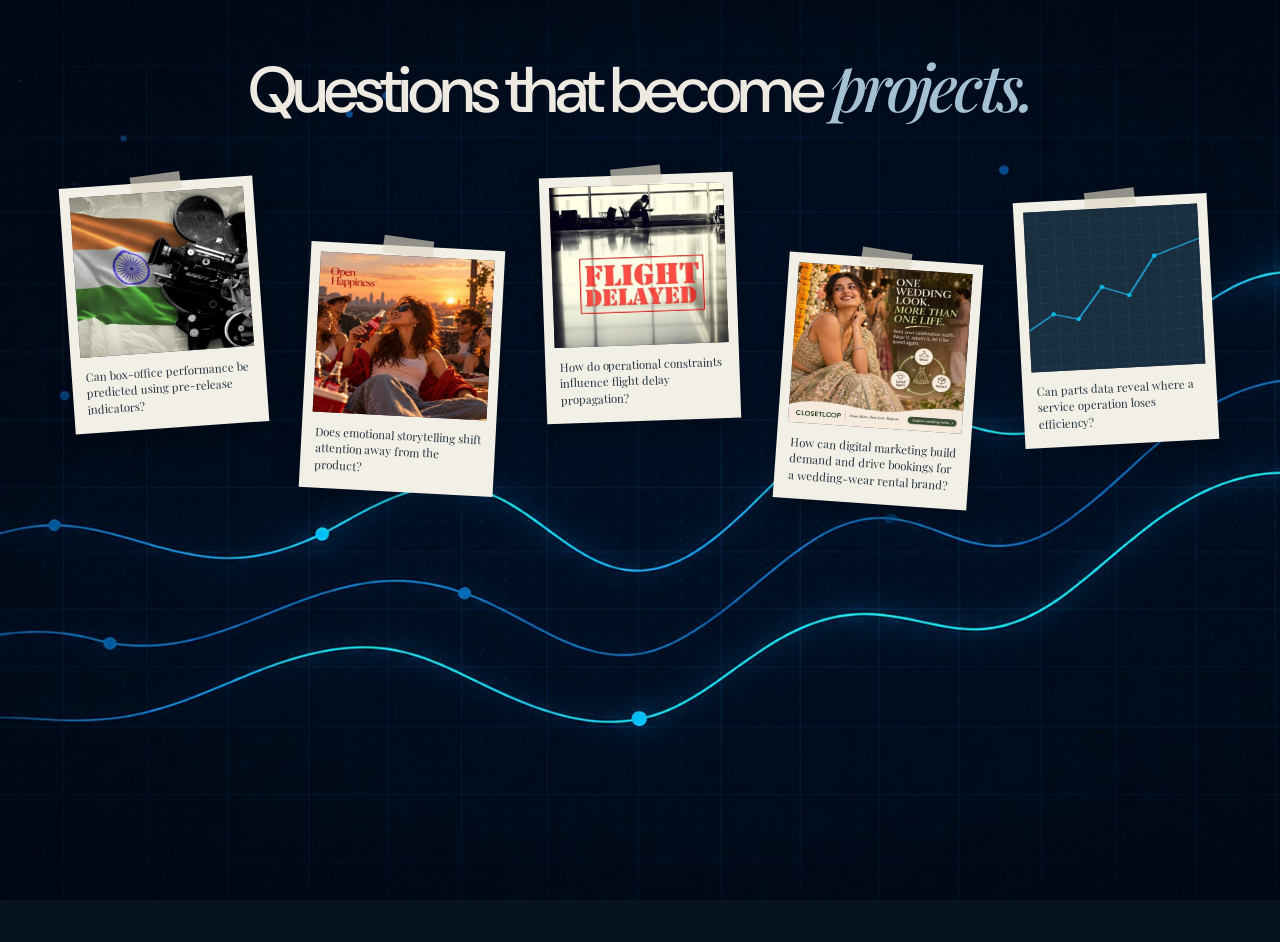
==== commit 5aaf1b0d: "Refresh stylesheet cache for wallpaper update" ====
--- a/index.html
+++ b/index.html
@@ -5,7 +5,7 @@
 <meta name="viewport" content="width=device-width,initial-scale=1">
 <meta name="theme-color" content="#111c26">
 <title>Questions that become projects — Amani Singh</title>
-<link rel="stylesheet" href="styles.css?v=8">
+<link rel="stylesheet" href="styles.css?v=9">
 </head>
 <body>
 <main class="page">
--- a/styles.css
+++ b/styles.css
@@ -186,4 +186,54 @@
  .polaroid-field{column-gap:8px}
  .polaroid{padding:7px 7px 0}
  .caption{font-size:9px}
-}+}
+
+/* Analytical wallpaper: restrained data grid, plotted trend and quiet data points */
+body{
+  background-color:#111c26;
+  background-image:
+    radial-gradient(ellipse at 16% 18%,rgba(72,111,139,.13),transparent 42%),
+    radial-gradient(ellipse at 86% 78%,rgba(67,102,126,.10),transparent 38%);
+  background-attachment:fixed;
+}
+body::before{
+  content:"";
+  position:fixed;
+  inset:0;
+  z-index:0;
+  pointer-events:none;
+  opacity:.22;
+  background-image:
+    linear-gradient(rgba(151,181,199,.12) 1px,transparent 1px),
+    linear-gradient(90deg,rgba(151,181,199,.12) 1px,transparent 1px);
+  background-size:56px 56px;
+  mask-image:linear-gradient(135deg,rgba(0,0,0,.75),transparent 78%);
+}
+body::after{
+  content:"";
+  position:fixed;
+  inset:0;
+  z-index:0;
+  pointer-events:none;
+  opacity:.16;
+  background-repeat:no-repeat;
+  background-position:right 4vw bottom 2vh;
+  background-size:min(68vw,900px) auto;
+  background-image:url("data:image/svg+xml,%3Csvg xmlns='http://www.w3.org/2000/svg' viewBox='0 0 900 440' fill='none'%3E%3Cg stroke='%2399b9cb' stroke-opacity='.5' stroke-width='1'%3E%3Cpath d='M35 30V390H870'/%3E%3Cpath d='M35 100H870M35 170H870M35 240H870M35 310H870' stroke-dasharray='3 8'/%3E%3Cpath d='M35 350C110 330 135 270 205 286S320 240 380 255 480 170 550 194 650 105 710 132 800 55 870 70' stroke='%23a4c1d4' stroke-width='3'/%3E%3C/g%3E%3Cg fill='%23a4c1d4'%3E%3Ccircle cx='205' cy='286' r='4'/%3E%3Ccircle cx='380' cy='255' r='4'/%3E%3Ccircle cx='550' cy='194' r='4'/%3E%3Ccircle cx='710' cy='132' r='4'/%3E%3Ccircle cx='870' cy='70' r='4'/%3E%3C/g%3E%3C/svg%3E");
+}
+.page{position:relative;z-index:1}
+
+
+/* Use the supplied analytical wallpaper image as the actual page background. */
+body{
+  background-color:#071321;
+  background-image:url('/assets/wallpaper.jpg');
+  background-position:center center;
+  background-repeat:no-repeat;
+  background-size:cover;
+  background-attachment:fixed;
+}
+body::before,
+body::after{
+  display:none!important;
+}
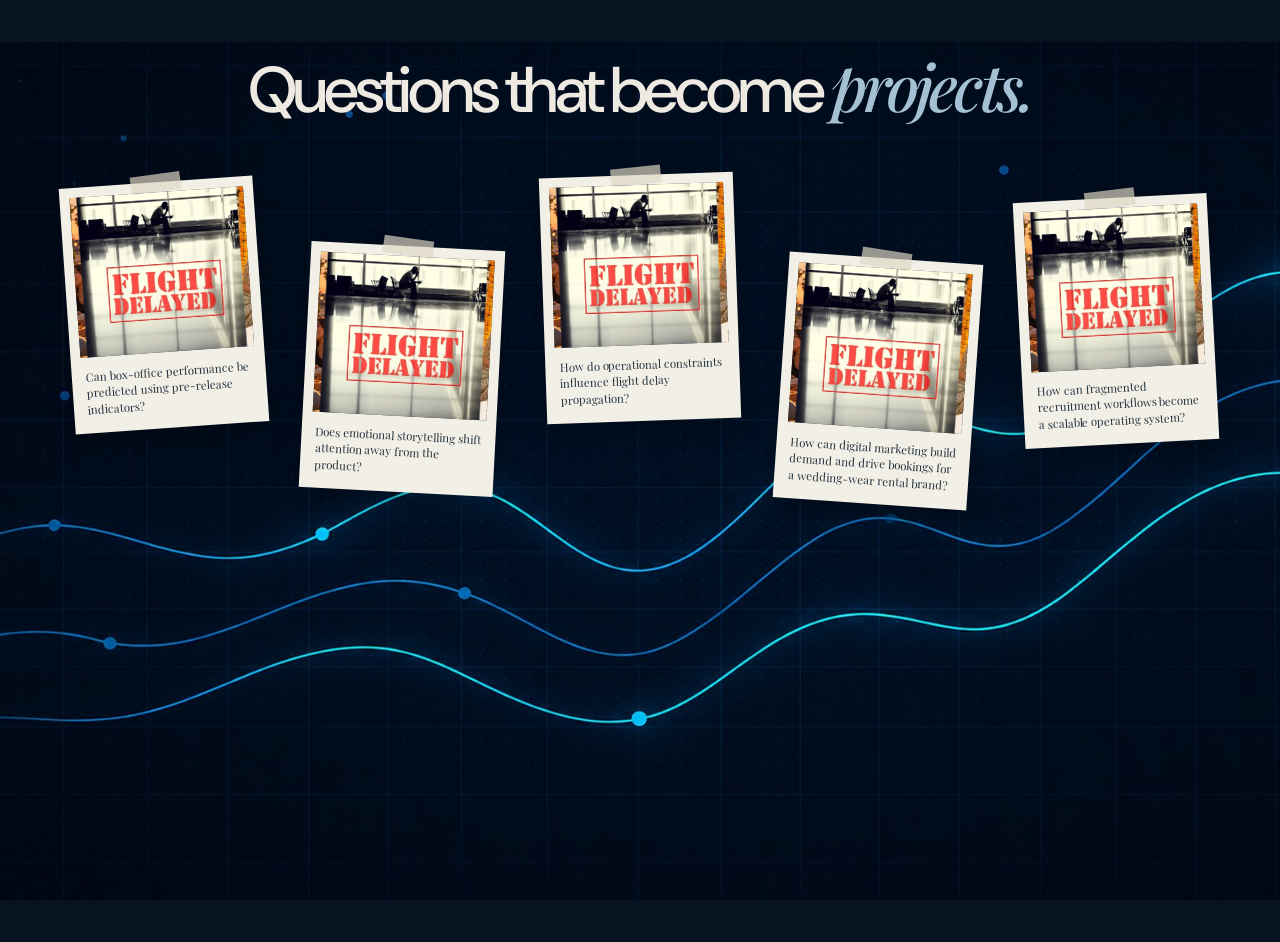
==== commit 4fa4aa9a: "Publish portfolio project dashboards" ====
--- a/index.html
+++ b/index.html
@@ -2,21 +2,101 @@
 <html lang="en">
 <head>
 <meta charset="utf-8">
-<meta name="viewport" content="width=device-width,initial-scale=1">
-<meta name="theme-color" content="#111c26">
+<meta name="viewport" content="width=device-width, initial-scale=1">
+<meta name="theme-color" content="#071321">
 <title>Questions that become projects — Amani Singh</title>
-<link rel="stylesheet" href="styles.css?v=9">
+<style>
+@import url('https://fonts.googleapis.com/css2?family=DM+Mono:wght@400;500&family=DM+Sans:wght@400;500;600;700&family=Playfair+Display:ital,wght@0,500;0,600;1,500;1,600&display=swap');
+:root{--ink:#eeeae2;--blue:#a4c1d4;--serif:'Playfair Display',Georgia,serif;--sans:'DM Sans',Arial,sans-serif;--mono:'DM Mono',monospace}
+*{box-sizing:border-box}
+html,body{margin:0;min-height:100%;background:#071321}
+body{min-height:100vh;color:var(--ink);font-family:var(--sans);background-image:url('assets/wallpaper.jpg');background-position:center;background-size:cover;background-repeat:no-repeat;background-attachment:fixed}
+.page{width:100%;max-width:1600px;margin:0 auto;padding:0 clamp(22px,4.5vw,76px);position:relative}
+h1{width:100%;margin:42px auto 42px;text-align:center;white-space:nowrap;font-size:clamp(30px,5.05vw,76px);line-height:1.05;letter-spacing:-.06em;font-weight:500}
+h1 em{font:italic 500 1em var(--serif);color:var(--blue);white-space:nowrap}
+.polaroid-field{margin:0 auto;padding:0 0 38px;display:grid;grid-template-columns:repeat(5,minmax(0,1fr));align-items:start;justify-items:center;column-gap:clamp(12px,2vw,30px);row-gap:24px}
+.polaroid{display:block;text-decoration:none;position:relative;width:min(100%,194px);margin:0;padding:10px 10px 0;background:#f2efe6;color:#263541;box-shadow:0 10px 26px rgba(0,0,0,.28);cursor:pointer;transition:transform .3s,box-shadow .3s}
+.polaroid:nth-child(1){--tilt:-4deg;margin-top:12px}
+.polaroid:nth-child(2){--tilt:3deg;margin-top:76px}
+.polaroid:nth-child(3){--tilt:-2deg;margin-top:5px}
+.polaroid:nth-child(4){--tilt:4deg;margin-top:88px}
+.polaroid:nth-child(5){--tilt:-3deg;margin-top:28px}
+.polaroid summary{display:block;list-style:none;cursor:pointer}
+.polaroid summary::-webkit-details-marker{display:none}
+.polaroid{transform:rotate(var(--tilt,0deg))}
+.polaroid:hover{transform:rotate(0deg) translateY(-5px);box-shadow:0 17px 30px rgba(0,0,0,.34)}
+.polaroid[open]{transform:rotate(0deg)}
+.polaroid:before{content:"";position:absolute;z-index:2;top:-8px;left:calc(50% - 25px);width:50px;height:16px;background:rgba(223,216,196,.68);transform:rotate(-4deg);box-shadow:0 1px 2px rgba(0,0,0,.12);pointer-events:none}
+.polaroid:nth-child(even):before{transform:rotate(5deg)}
+.photo{display:block;width:100%;height:clamp(105px,13vw,160px);background-image:url('assets/project-strip.jpg');background-repeat:no-repeat;background-size:500% 100%;background-color:#293744}
+.photo-film{background-position:0% 50%}
+.photo-bottle{background-position:25% 50%}
+.photo-flight{background-position:50% 50%}
+.photo-closet{background-position:75% 50%}
+.photo-pulse{background-position:100% 50%}
+.caption{min-height:76px;display:flex;align-items:center;padding:12px 4px 15px;font:clamp(10px,.9vw,12px)/1.4 var(--serif);color:#263541}
+.reveal{padding:10px 2px 13px;border-top:1px solid #d1d0c8;font:10px/1.5 var(--sans);color:#53616a}
+.reveal b{font:7px var(--mono);letter-spacing:.08em;color:#46677c}
+.reveal p{margin:6px 0}
+.reveal small{font:6px var(--mono);letter-spacing:.08em;color:#74838a}
+@media(max-width:1050px){
+ .page{padding:0 28px}
+ h1{font-size:clamp(30px,5.1vw,54px);margin:36px auto 34px}
+ .polaroid-field{grid-template-columns:repeat(3,minmax(0,1fr));column-gap:24px;row-gap:28px;max-width:760px}
+ .polaroid:nth-child(n){margin-top:0}
+ .polaroid:nth-child(2),.polaroid:nth-child(5){margin-top:42px}
+ .polaroid{width:min(100%,190px)}
+}
+@media(max-width:620px){
+ .page{padding:0 18px}
+ h1{font-size:clamp(25px,5.6vw,36px);margin:32px auto 30px;letter-spacing:-.055em;white-space:normal}
+ .polaroid-field{grid-template-columns:repeat(2,minmax(0,1fr));gap:24px 14px;padding-bottom:30px}
+ .polaroid{width:min(100%,175px)}
+ .polaroid:nth-child(n){margin-top:0}
+ .polaroid:nth-child(even){margin-top:34px}
+ .photo{height:clamp(100px,29vw,145px)}
+ .caption{min-height:68px;font-size:10px}
+}
+@media(max-width:360px){
+ h1{font-size:23px}
+ .polaroid-field{column-gap:8px}
+ .polaroid{padding:7px 7px 0}
+ .caption{font-size:9px}
+}
+@media(prefers-reduced-motion:reduce){*{transition:none!important}}
+
+/* Self-contained embedded artwork: no external image files required */
+body {
+  background-color:#071321 !important;
+  background-image:url("assets/wallpaper.jpg") !important;
+  background-position:center center !important;
+  background-size:cover !important;
+  background-repeat:no-repeat !important;
+  background-attachment:fixed !important;
+}
+.photo {
+  background-repeat:no-repeat !important;
+  background-position:center center !important;
+  background-size:cover !important;
+}
+.photo-film {background-image:url("assets/project-strip.jpg") !important;}
+.photo-bottle {background-image:url("assets/project-strip.jpg") !important;}
+.photo-flight {background-image:url("assets/project-strip.jpg") !important;}
+.photo-closet {background-image:url("assets/project-strip.jpg") !important;}
+.photo-pulse {background-image:url("assets/project-strip.jpg") !important;}
+
+</style>
 </head>
 <body>
 <main class="page">
-<h1>Questions that become <em>projects.</em></h1>
-<section class="polaroid-field" aria-label="Project questions">
-<details class="polaroid p-film"><summary><span class="photo photo-film"></span><span class="caption">Can box-office performance be predicted using pre-release indicators?</span></summary><div class="reveal"><b>DATA &amp; PREDICTIVE ANALYSIS</b><p>Pre-release signals, film performance and a nominal logistic regression model.</p><small>WITH PANKHURI AGGARWAL</small></div></details>
-<details class="polaroid p-bottle"><summary><span class="photo photo-bottle"></span><span class="caption">Does emotional storytelling shift attention away from the product?</span></summary><div class="reveal"><b>CONSUMER NEUROSCIENCE</b><p>A study of metaphor-led versus literal advertising, using survey responses and eye-tracking observations.</p><small>INDIVIDUAL PROJECT</small></div></details>
-<details class="polaroid p-flight"><summary><span class="photo photo-flight"></span><span class="caption">How do operational constraints influence flight delay propagation?</span></summary><div class="reveal"><b>SYSTEMS THINKING &amp; OPERATIONS</b><p>A system dynamics model exploring delay propagation and recovery capacity.</p><small>INDIVIDUAL PROJECT</small></div></details>
-<details class="polaroid p-closet"><summary><span class="photo photo-closet"></span><span class="caption">How can digital marketing build demand and drive bookings for a wedding-wear rental brand?</span></summary><div class="reveal"><b>DIGITAL MARKETING STRATEGY</b><p>A digital marketing plan shaped around customer segments, seasonality, channels and measurable growth.</p><small>WITH PANKHURI AGGARWAL</small></div></details>
-<details class="polaroid p-pulse"><summary><span class="photo photo-pulse"></span><span class="caption">Can parts data reveal where a service operation loses efficiency?</span></summary><div class="reveal"><b>INDEPENDENT INVESTIGATION</b><p>An automotive service operations intelligence project currently in development.</p><small>IN DEVELOPMENT</small></div></details>
-</section>
+  <h1>Questions that become <em>projects.</em></h1>
+  <section class="polaroid-field" aria-label="Project questions">
+    <a class="polaroid" href="dmpa.html" aria-label="Open the Indian film box-office performance project dashboard"><span class="photo photo-film"></span><span class="caption">Can box-office performance be predicted using pre-release indicators?</span></a>
+    <a class="polaroid" href="cnn-b.html" aria-label="Open the emotional storytelling and advertising attention project dashboard"><span class="photo photo-bottle"></span><span class="caption">Does emotional storytelling shift attention away from the product?</span></a>
+    <a class="polaroid" href="asd.html" aria-label="Open the flight delay propagation project dashboard"><span class="photo photo-flight"></span><span class="caption">How do operational constraints influence flight delay propagation?</span></a>
+    <a class="polaroid" href="closetloop.html" aria-label="Open the ClosetLoop digital marketing strategy project dashboard"><span class="photo photo-closet"></span><span class="caption">How can digital marketing build demand and drive bookings for a wedding-wear rental brand?</span></a>
+    <a class="polaroid" href="crossing-hurdles.html" aria-label="Open the recruitment operations and workflow transformation case study"><span class="photo photo-pulse"></span><span class="caption">How can fragmented recruitment workflows become a scalable operating system?</span></a>
+  </section>
 </main>
 </body>
 </html>
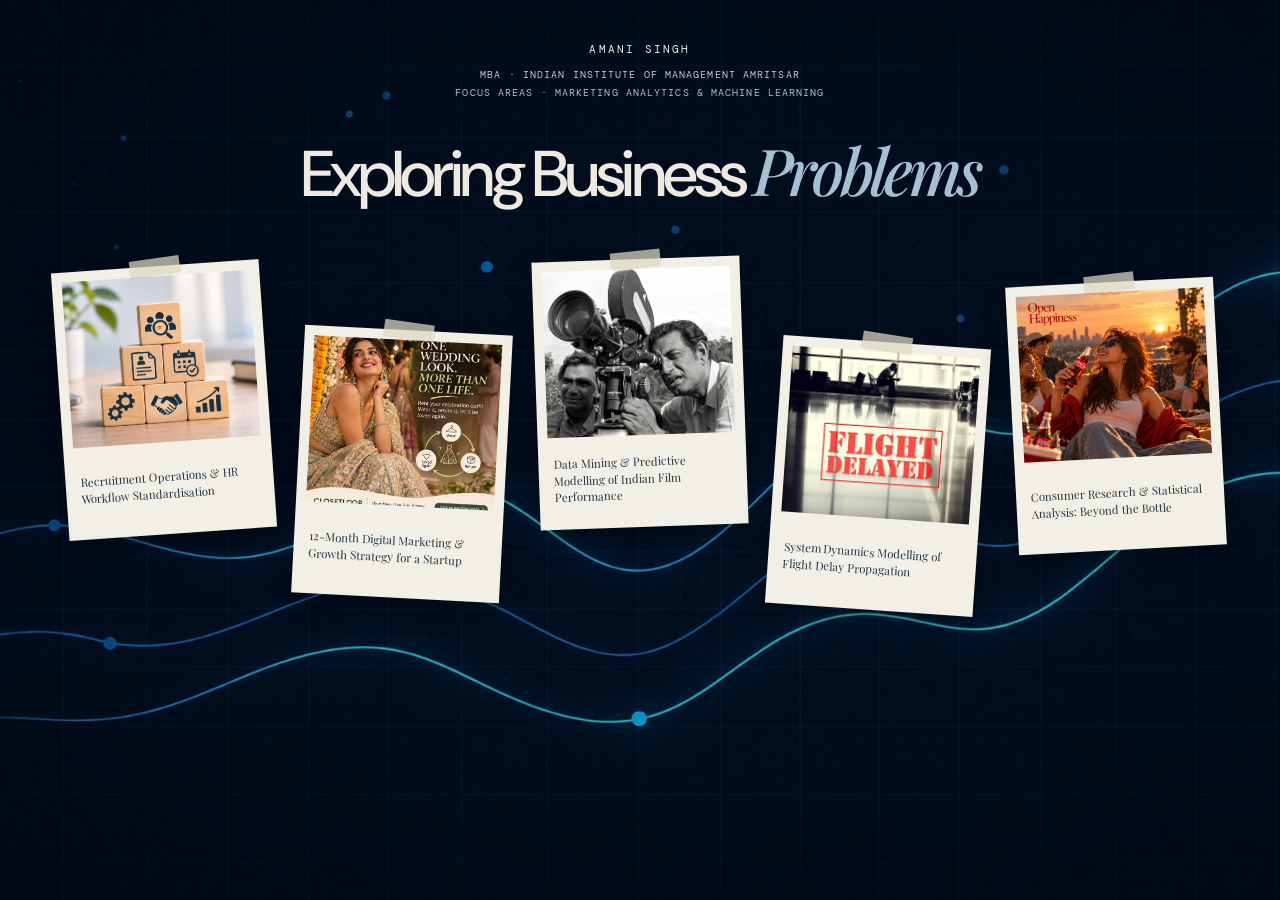
==== commit 95e566b3: "Update index.html" ====
--- a/index.html
+++ b/index.html
@@ -4,99 +4,68 @@
 <meta charset="utf-8">
 <meta name="viewport" content="width=device-width, initial-scale=1">
 <meta name="theme-color" content="#071321">
-<title>Questions that become projects — Amani Singh</title>
+<title>Exploring Business Problems — Amani Singh</title>
 <style>
-@import url('https://fonts.googleapis.com/css2?family=DM+Mono:wght@400;500&family=DM+Sans:wght@400;500;600;700&family=Playfair+Display:ital,wght@0,500;0,600;1,500;1,600&display=swap');
+@import url('https://fonts.googleapis.com/css2?family=DM+Mono:wght@400;500&family=DM+Sans:wght@400;500;600;700&family=Playfair+Display:ital,wght@0,500;0,600;1,500&display=swap');
 :root{--ink:#eeeae2;--blue:#a4c1d4;--serif:'Playfair Display',Georgia,serif;--sans:'DM Sans',Arial,sans-serif;--mono:'DM Mono',monospace}
 *{box-sizing:border-box}
 html,body{margin:0;min-height:100%;background:#071321}
-body{min-height:100vh;color:var(--ink);font-family:var(--sans);background-image:url('assets/wallpaper.jpg');background-position:center;background-size:cover;background-repeat:no-repeat;background-attachment:fixed}
+body{min-height:100vh;color:var(--ink);font-family:var(--sans);background-image:linear-gradient(rgba(3,11,21,.24),rgba(3,11,21,.24)),url('assets/wallpaper.jpg');background-position:center;background-size:cover;background-repeat:no-repeat;background-attachment:fixed}
 .page{width:100%;max-width:1600px;margin:0 auto;padding:0 clamp(22px,4.5vw,76px);position:relative}
-h1{width:100%;margin:42px auto 42px;text-align:center;white-space:nowrap;font-size:clamp(30px,5.05vw,76px);line-height:1.05;letter-spacing:-.06em;font-weight:500}
-h1 em{font:italic 500 1em var(--serif);color:var(--blue);white-space:nowrap}
-.polaroid-field{margin:0 auto;padding:0 0 38px;display:grid;grid-template-columns:repeat(5,minmax(0,1fr));align-items:start;justify-items:center;column-gap:clamp(12px,2vw,30px);row-gap:24px}
-.polaroid{display:block;text-decoration:none;position:relative;width:min(100%,194px);margin:0;padding:10px 10px 0;background:#f2efe6;color:#263541;box-shadow:0 10px 26px rgba(0,0,0,.28);cursor:pointer;transition:transform .3s,box-shadow .3s}
+.identity{text-align:center;padding-top:42px;color:var(--blue)}
+.name{font:11px var(--mono);letter-spacing:.2em;text-transform:uppercase;color:#e9edf0}
+.credentials{margin-top:10px;font:10px/1.8 var(--mono);letter-spacing:.11em;text-transform:uppercase;color:#c0ccd5}
+.credentials .focus{display:block;color:var(--blue)}
+h1{width:100%;margin:24px auto 42px;text-align:center;font-size:clamp(30px,5.05vw,76px);line-height:1.05;letter-spacing:-.06em;font-weight:500}
+h1 em{font:italic 500 1em var(--serif);color:var(--blue)}
+.polaroid-field{margin:0 auto;padding:0 0 48px;display:grid;grid-template-columns:repeat(5,minmax(0,1fr));align-items:start;justify-items:center;column-gap:clamp(12px,2vw,30px);row-gap:28px}
+.polaroid{display:block;text-decoration:none;position:relative;width:min(100%,208px);margin:0;padding:10px 10px 0;background:#f2efe6;color:#263541;box-shadow:0 10px 26px rgba(0,0,0,.32);transition:transform .3s,box-shadow .3s;transform:rotate(var(--tilt,0deg))}
 .polaroid:nth-child(1){--tilt:-4deg;margin-top:12px}
 .polaroid:nth-child(2){--tilt:3deg;margin-top:76px}
 .polaroid:nth-child(3){--tilt:-2deg;margin-top:5px}
 .polaroid:nth-child(4){--tilt:4deg;margin-top:88px}
 .polaroid:nth-child(5){--tilt:-3deg;margin-top:28px}
-.polaroid summary{display:block;list-style:none;cursor:pointer}
-.polaroid summary::-webkit-details-marker{display:none}
-.polaroid{transform:rotate(var(--tilt,0deg))}
-.polaroid:hover{transform:rotate(0deg) translateY(-5px);box-shadow:0 17px 30px rgba(0,0,0,.34)}
-.polaroid[open]{transform:rotate(0deg)}
-.polaroid:before{content:"";position:absolute;z-index:2;top:-8px;left:calc(50% - 25px);width:50px;height:16px;background:rgba(223,216,196,.68);transform:rotate(-4deg);box-shadow:0 1px 2px rgba(0,0,0,.12);pointer-events:none}
+.polaroid:before{content:"";position:absolute;z-index:2;top:-8px;left:calc(50% - 25px);width:50px;height:16px;background:rgba(223,216,196,.72);transform:rotate(-4deg);box-shadow:0 1px 2px rgba(0,0,0,.12);pointer-events:none}
 .polaroid:nth-child(even):before{transform:rotate(5deg)}
-.photo{display:block;width:100%;height:clamp(105px,13vw,160px);background-image:url('assets/project-strip.jpg');background-repeat:no-repeat;background-size:500% 100%;background-color:#293744}
-.photo-film{background-position:0% 50%}
-.photo-bottle{background-position:25% 50%}
-.photo-flight{background-position:50% 50%}
-.photo-closet{background-position:75% 50%}
-.photo-pulse{background-position:100% 50%}
-.caption{min-height:76px;display:flex;align-items:center;padding:12px 4px 15px;font:clamp(10px,.9vw,12px)/1.4 var(--serif);color:#263541}
-.reveal{padding:10px 2px 13px;border-top:1px solid #d1d0c8;font:10px/1.5 var(--sans);color:#53616a}
-.reveal b{font:7px var(--mono);letter-spacing:.08em;color:#46677c}
-.reveal p{margin:6px 0}
-.reveal small{font:6px var(--mono);letter-spacing:.08em;color:#74838a}
-@media(max-width:1050px){
- .page{padding:0 28px}
- h1{font-size:clamp(30px,5.1vw,54px);margin:36px auto 34px}
- .polaroid-field{grid-template-columns:repeat(3,minmax(0,1fr));column-gap:24px;row-gap:28px;max-width:760px}
- .polaroid:nth-child(n){margin-top:0}
- .polaroid:nth-child(2),.polaroid:nth-child(5){margin-top:42px}
- .polaroid{width:min(100%,190px)}
-}
-@media(max-width:620px){
- .page{padding:0 18px}
- h1{font-size:clamp(25px,5.6vw,36px);margin:32px auto 30px;letter-spacing:-.055em;white-space:normal}
- .polaroid-field{grid-template-columns:repeat(2,minmax(0,1fr));gap:24px 14px;padding-bottom:30px}
- .polaroid{width:min(100%,175px)}
- .polaroid:nth-child(n){margin-top:0}
- .polaroid:nth-child(even){margin-top:34px}
- .photo{height:clamp(100px,29vw,145px)}
- .caption{min-height:68px;font-size:10px}
-}
-@media(max-width:360px){
- h1{font-size:23px}
- .polaroid-field{column-gap:8px}
- .polaroid{padding:7px 7px 0}
- .caption{font-size:9px}
-}
+.polaroid:hover,.polaroid:focus-visible{transform:rotate(0deg) translateY(-6px);box-shadow:0 18px 34px rgba(0,0,0,.42);outline:none}
+.photo{display:block;width:100%;height:clamp(112px,13vw,166px);object-fit:cover;background:#293744}
+.caption{min-height:92px;display:flex;align-items:center;padding:13px 5px 17px;font:clamp(10px,.9vw,12px)/1.45 var(--serif);color:#263541}
+.polaroid:focus-visible{outline:3px solid #a4c1d4;outline-offset:5px}
+@media(max-width:1050px){.page{padding:0 28px}.identity{padding-top:36px}h1{font-size:clamp(30px,5.1vw,54px);margin:24px auto 34px}.polaroid-field{grid-template-columns:repeat(3,minmax(0,1fr));column-gap:24px;row-gap:30px;max-width:800px}.polaroid:nth-child(n){margin-top:0}.polaroid:nth-child(2),.polaroid:nth-child(5){margin-top:42px}.polaroid{width:min(100%,210px)}}
+@media(max-width:620px){.page{padding:0 18px}.identity{padding-top:30px}.credentials{font-size:9px;letter-spacing:.07em}h1{font-size:clamp(25px,5.6vw,36px);margin:22px auto 30px;letter-spacing:-.055em}.polaroid-field{grid-template-columns:repeat(2,minmax(0,1fr));gap:24px 14px;padding-bottom:30px}.polaroid{width:min(100%,185px)}.polaroid:nth-child(n){margin-top:0}.polaroid:nth-child(even){margin-top:34px}.photo{height:clamp(100px,29vw,145px)}.caption{min-height:82px;font-size:10px}}
+@media(max-width:360px){h1{font-size:23px}.polaroid-field{column-gap:8px}.polaroid{padding:7px 7px 0}.caption{font-size:9px}}
 @media(prefers-reduced-motion:reduce){*{transition:none!important}}
-
-/* Self-contained embedded artwork: no external image files required */
-body {
-  background-color:#071321 !important;
-  background-image:url("assets/wallpaper.jpg") !important;
-  background-position:center center !important;
-  background-size:cover !important;
-  background-repeat:no-repeat !important;
-  background-attachment:fixed !important;
-}
-.photo {
-  background-repeat:no-repeat !important;
-  background-position:center center !important;
-  background-size:cover !important;
-}
-.photo-film {background-image:url("assets/project-strip.jpg") !important;}
-.photo-bottle {background-image:url("assets/project-strip.jpg") !important;}
-.photo-flight {background-image:url("assets/project-strip.jpg") !important;}
-.photo-closet {background-image:url("assets/project-strip.jpg") !important;}
-.photo-pulse {background-image:url("assets/project-strip.jpg") !important;}
-
 </style>
 </head>
 <body>
 <main class="page">
-  <h1>Questions that become <em>projects.</em></h1>
-  <section class="polaroid-field" aria-label="Project questions">
-    <a class="polaroid" href="dmpa.html" aria-label="Open the Indian film box-office performance project dashboard"><span class="photo photo-film"></span><span class="caption">Can box-office performance be predicted using pre-release indicators?</span></a>
-    <a class="polaroid" href="cnn-b.html" aria-label="Open the emotional storytelling and advertising attention project dashboard"><span class="photo photo-bottle"></span><span class="caption">Does emotional storytelling shift attention away from the product?</span></a>
-    <a class="polaroid" href="asd.html" aria-label="Open the flight delay propagation project dashboard"><span class="photo photo-flight"></span><span class="caption">How do operational constraints influence flight delay propagation?</span></a>
-    <a class="polaroid" href="closetloop.html" aria-label="Open the ClosetLoop digital marketing strategy project dashboard"><span class="photo photo-closet"></span><span class="caption">How can digital marketing build demand and drive bookings for a wedding-wear rental brand?</span></a>
-    <a class="polaroid" href="crossing-hurdles.html" aria-label="Open the recruitment operations and workflow transformation case study"><span class="photo photo-pulse"></span><span class="caption">How can fragmented recruitment workflows become a scalable operating system?</span></a>
+  <header class="identity" aria-label="Portfolio owner and academic focus">
+    <div class="name">Amani Singh</div>
+    <div class="credentials">MBA · Indian Institute of Management Amritsar<span class="focus">Focus Areas · Marketing Analytics &amp; Machine Learning</span></div>
+  </header>
+  <h1>Exploring Business <em>Problems</em></h1>
+  <section class="polaroid-field" aria-label="Selected business projects">
+    <a class="polaroid" href="crossing-hurdles.html" aria-label="Open Recruitment Operations and HR Workflow Standardisation">
+      <img class="photo" src="assets/crossing-hurdles.jpg" alt="Recruitment and HR workflow represented through organised wooden blocks">
+      <span class="caption">Recruitment Operations &amp; HR Workflow Standardisation</span>
+    </a>
+    <a class="polaroid" href="closetloop.html" aria-label="Open the 12-Month Digital Marketing and Growth Strategy for a Startup">
+      <img class="photo" src="assets/closetloop.jpg" alt="ClosetLoop occasion-wear rental campaign">
+      <span class="caption">12-Month Digital Marketing &amp; Growth Strategy for a Startup</span>
+    </a>
+    <a class="polaroid" href="dmpa.html" aria-label="Open Data Mining and Predictive Modelling of Indian Film Performance">
+      <img class="photo" src="assets/dmpa.jpg" alt="Black-and-white image of a film camera and filmmakers">
+      <span class="caption">Data Mining &amp; Predictive Modelling of Indian Film Performance</span>
+    </a>
+    <a class="polaroid" href="asd.html" aria-label="Open System Dynamics Modelling of Flight Delay Propagation">
+      <img class="photo" src="assets/asd.jpg" alt="Flight Delayed project image">
+      <span class="caption">System Dynamics Modelling of Flight Delay Propagation</span>
+    </a>
+    <a class="polaroid" href="cnn-b.html" aria-label="Open Consumer Research and Statistical Analysis: Beyond the Bottle">
+      <img class="photo" src="assets/cnn-b.jpg" alt="Rivo Cola sunset rooftop campaign">
+      <span class="caption">Consumer Research &amp; Statistical Analysis: Beyond the Bottle</span>
+    </a>
   </section>
 </main>
 </body>
-</html>+</html>
